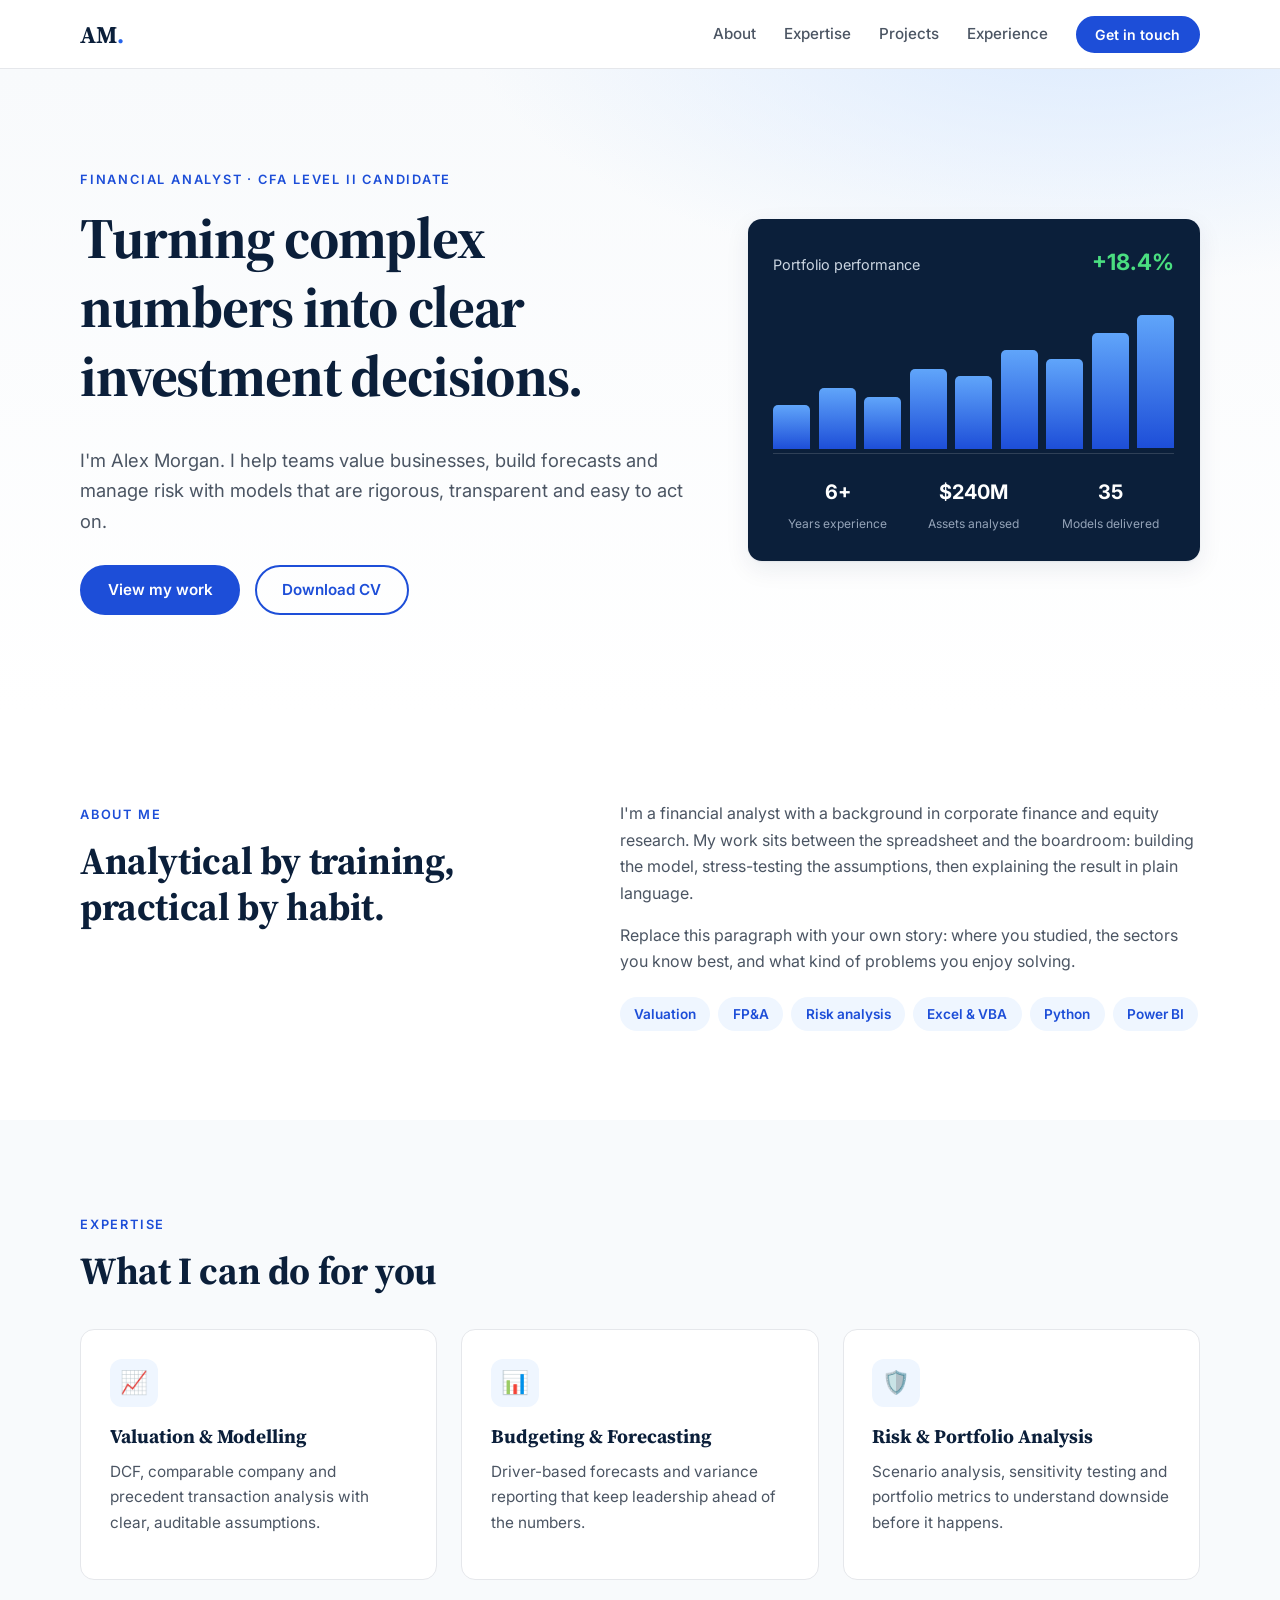
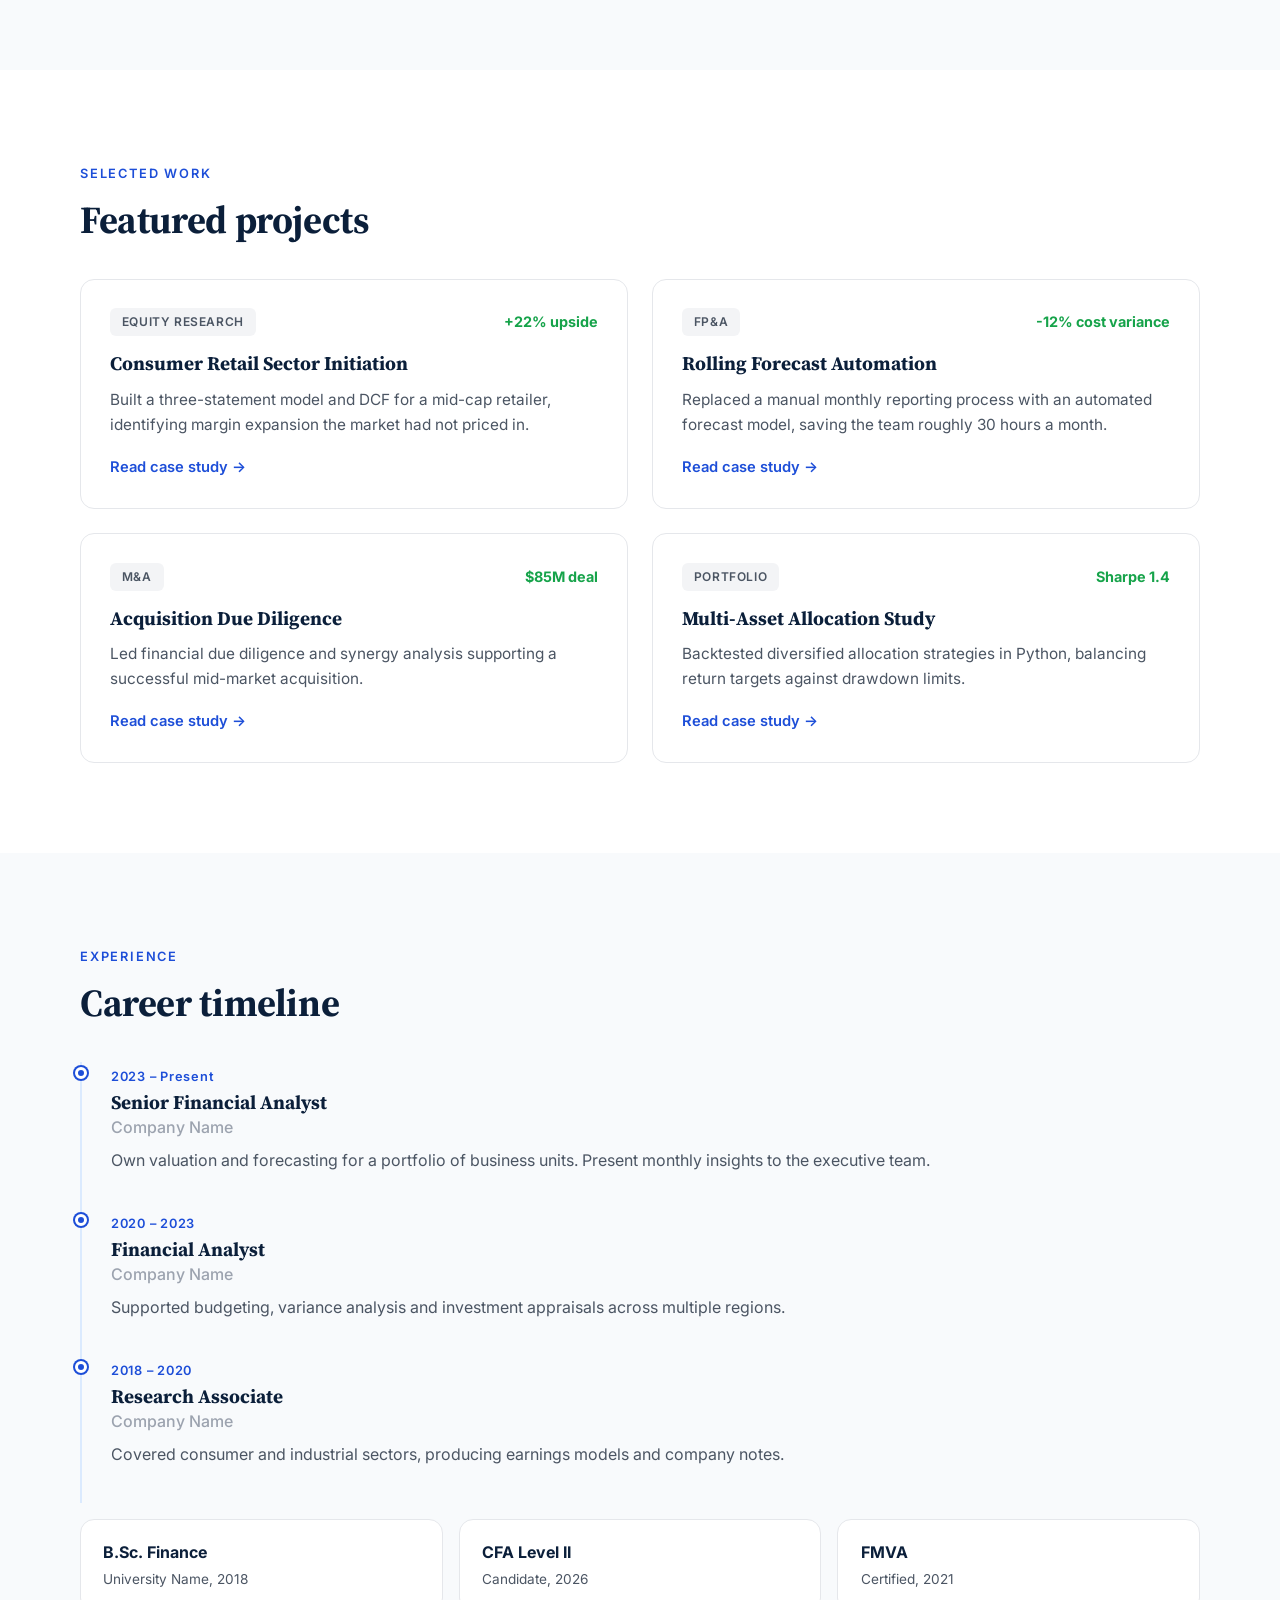
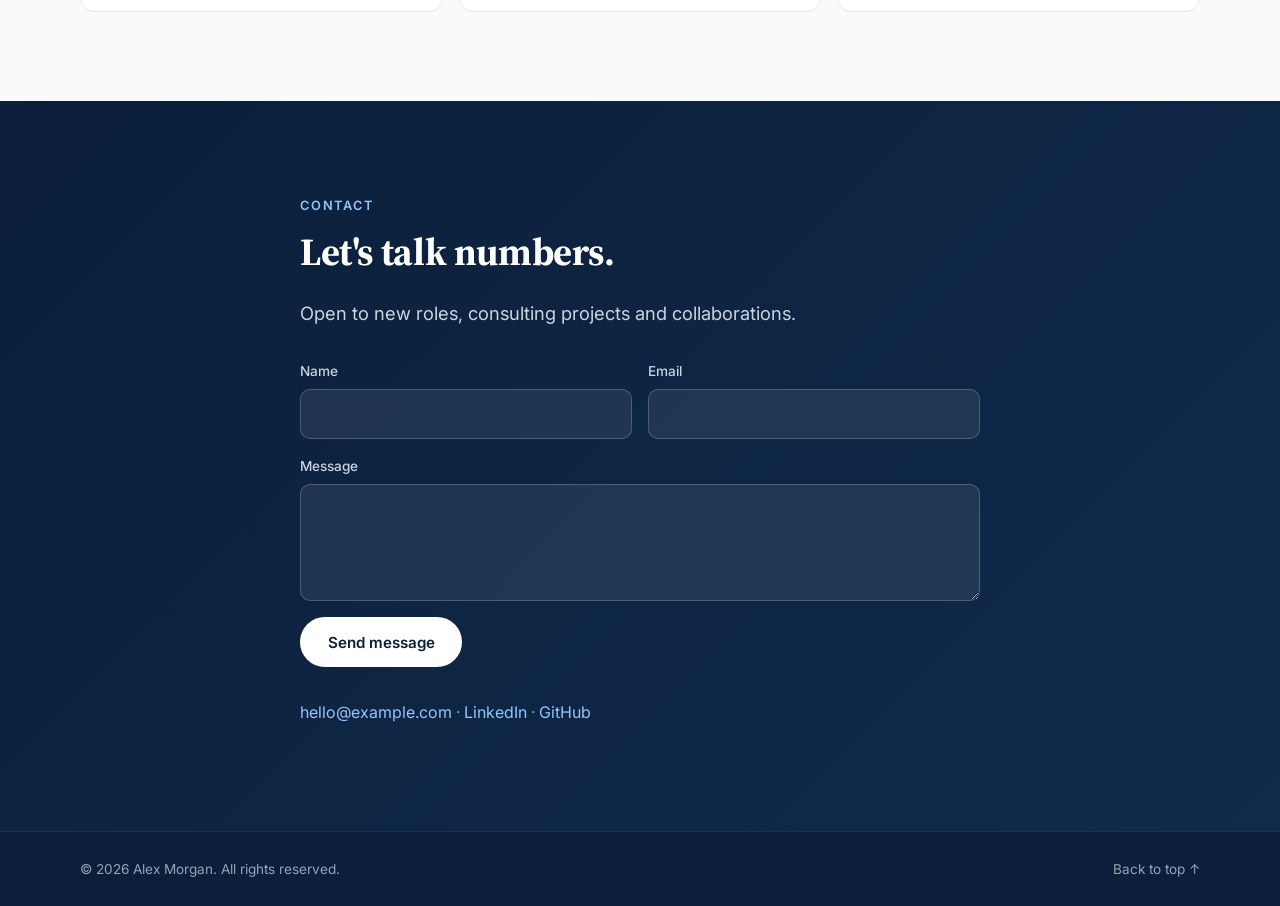
==== index.html @ cc0296a0 "Add files via upload" ====
<!DOCTYPE html>
<html lang="en">
<head>
  <meta charset="UTF-8" />
  <meta name="viewport" content="width=device-width, initial-scale=1" />
  <title>Alex Morgan | Financial Analyst</title>
  <meta name="description" content="Portfolio of Alex Morgan, financial analyst specialising in valuation, FP&A and investment research." />
  <link rel="icon" href="favicon.svg" type="image/svg+xml" />
  <link rel="preconnect" href="https://fonts.googleapis.com" />
  <link rel="preconnect" href="https://fonts.gstatic.com" crossorigin />
  <link href="https://fonts.googleapis.com/css2?family=Inter:wght@400;500;600;700&family=Source+Serif+4:wght@600;700&display=swap" rel="stylesheet" />
  <link rel="stylesheet" href="styles.css" />
</head>
<body>

  <!-- ============ HEADER / NAV ============ -->
  <header class="site-header">
    <div class="container nav">
      <a href="#top" class="logo">AM<span>.</span></a>

      <!-- CSS-only mobile menu toggle -->
      <input type="checkbox" id="nav-toggle" class="nav-toggle" aria-label="Toggle navigation" />
      <label for="nav-toggle" class="nav-burger" aria-hidden="true"><span></span></label>

      <nav class="nav-links" aria-label="Main">
        <a href="#about">About</a>
        <a href="#services">Expertise</a>
        <a href="#projects">Projects</a>
        <a href="#experience">Experience</a>
        <a href="#contact" class="btn btn-small">Get in touch</a>
      </nav>
    </div>
  </header>

  <main id="top">

    <!-- ============ HERO ============ -->
    <section class="hero">
      <div class="container hero-grid">
        <div class="hero-text">
          <p class="eyebrow">Financial Analyst &middot; CFA Level II Candidate</p>
          <h1>Turning complex numbers into clear investment decisions.</h1>
          <p class="lead">
            I'm Alex Morgan. I help teams value businesses, build forecasts and
            manage risk with models that are rigorous, transparent and easy to act on.
          </p>
          <div class="hero-actions">
            <a href="#projects" class="btn">View my work</a>
            <a href="resume.pdf" class="btn btn-outline">Download CV</a>
          </div>
        </div>

        <!-- Decorative CSS chart card -->
        <aside class="hero-card" aria-label="Career highlights">
          <div class="card-head">
            <span>Portfolio performance</span>
            <strong class="up">+18.4%</strong>
          </div>
          <div class="chart" role="img" aria-label="Rising bar chart">
            <i style="--h:30%"></i><i style="--h:42%"></i><i style="--h:36%"></i>
            <i style="--h:55%"></i><i style="--h:50%"></i><i style="--h:68%"></i>
            <i style="--h:62%"></i><i style="--h:80%"></i><i style="--h:92%"></i>
          </div>
          <div class="card-stats">
            <div><strong>6+</strong><span>Years experience</span></div>
            <div><strong>$240M</strong><span>Assets analysed</span></div>
            <div><strong>35</strong><span>Models delivered</span></div>
          </div>
        </aside>
      </div>
    </section>

    <!-- ============ ABOUT ============ -->
    <section id="about" class="section">
      <div class="container two-col">
        <div>
          <p class="eyebrow">About me</p>
          <h2>Analytical by training, practical by habit.</h2>
        </div>
        <div class="prose">
          <p>
            I'm a financial analyst with a background in corporate finance and
            equity research. My work sits between the spreadsheet and the
            boardroom: building the model, stress-testing the assumptions, then
            explaining the result in plain language.
          </p>
          <p>
            Replace this paragraph with your own story: where you studied, the
            sectors you know best, and what kind of problems you enjoy solving.
          </p>
          <ul class="tags">
            <li>Valuation</li><li>FP&amp;A</li><li>Risk analysis</li>
            <li>Excel &amp; VBA</li><li>Python</li><li>Power BI</li>
          </ul>
        </div>
      </div>
    </section>

    <!-- ============ SERVICES / EXPERTISE ============ -->
    <section id="services" class="section section-alt">
      <div class="container">
        <p class="eyebrow">Expertise</p>
        <h2>What I can do for you</h2>

        <div class="grid grid-3">
          <article class="card">
            <div class="icon">📈</div>
            <h3>Valuation &amp; Modelling</h3>
            <p>DCF, comparable company and precedent transaction analysis with clear, auditable assumptions.</p>
          </article>
          <article class="card">
            <div class="icon">📊</div>
            <h3>Budgeting &amp; Forecasting</h3>
            <p>Driver-based forecasts and variance reporting that keep leadership ahead of the numbers.</p>
          </article>
          <article class="card">
            <div class="icon">🛡️</div>
            <h3>Risk &amp; Portfolio Analysis</h3>
            <p>Scenario analysis, sensitivity testing and portfolio metrics to understand downside before it happens.</p>
          </article>
        </div>
      </div>
    </section>

    <!-- ============ PROJECTS ============ -->
    <section id="projects" class="section">
      <div class="container">
        <p class="eyebrow">Selected work</p>
        <h2>Featured projects</h2>

        <div class="grid grid-2">
          <article class="project">
            <div class="project-top">
              <span class="badge">Equity Research</span>
              <span class="metric">+22% upside</span>
            </div>
            <h3>Consumer Retail Sector Initiation</h3>
            <p>Built a three-statement model and DCF for a mid-cap retailer, identifying margin expansion the market had not priced in.</p>
            <a href="#" class="link">Read case study →</a>
          </article>

          <article class="project">
            <div class="project-top">
              <span class="badge">FP&amp;A</span>
              <span class="metric">-12% cost variance</span>
            </div>
            <h3>Rolling Forecast Automation</h3>
            <p>Replaced a manual monthly reporting process with an automated forecast model, saving the team roughly 30 hours a month.</p>
            <a href="#" class="link">Read case study →</a>
          </article>

          <article class="project">
            <div class="project-top">
              <span class="badge">M&amp;A</span>
              <span class="metric">$85M deal</span>
            </div>
            <h3>Acquisition Due Diligence</h3>
            <p>Led financial due diligence and synergy analysis supporting a successful mid-market acquisition.</p>
            <a href="#" class="link">Read case study →</a>
          </article>

          <article class="project">
            <div class="project-top">
              <span class="badge">Portfolio</span>
              <span class="metric">Sharpe 1.4</span>
            </div>
            <h3>Multi-Asset Allocation Study</h3>
            <p>Backtested diversified allocation strategies in Python, balancing return targets against drawdown limits.</p>
            <a href="#" class="link">Read case study →</a>
          </article>
        </div>
      </div>
    </section>

    <!-- ============ EXPERIENCE ============ -->
    <section id="experience" class="section section-alt">
      <div class="container">
        <p class="eyebrow">Experience</p>
        <h2>Career timeline</h2>

        <ol class="timeline">
          <li>
            <span class="when">2023 – Present</span>
            <h3>Senior Financial Analyst</h3>
            <p class="where">Company Name</p>
            <p>Own valuation and forecasting for a portfolio of business units. Present monthly insights to the executive team.</p>
          </li>
          <li>
            <span class="when">2020 – 2023</span>
            <h3>Financial Analyst</h3>
            <p class="where">Company Name</p>
            <p>Supported budgeting, variance analysis and investment appraisals across multiple regions.</p>
          </li>
          <li>
            <span class="when">2018 – 2020</span>
            <h3>Research Associate</h3>
            <p class="where">Company Name</p>
            <p>Covered consumer and industrial sectors, producing earnings models and company notes.</p>
          </li>
        </ol>

        <div class="credentials">
          <div><strong>B.Sc. Finance</strong><span>University Name, 2018</span></div>
          <div><strong>CFA Level II</strong><span>Candidate, 2026</span></div>
          <div><strong>FMVA</strong><span>Certified, 2021</span></div>
        </div>
      </div>
    </section>

    <!-- ============ CONTACT ============ -->
    <section id="contact" class="section contact">
      <div class="container contact-inner">
        <p class="eyebrow eyebrow-light">Contact</p>
        <h2>Let's talk numbers.</h2>
        <p class="lead">Open to new roles, consulting projects and collaborations.</p>

        <!--
          Netlify Forms: this form works automatically once deployed on Netlify.
          Submissions appear in your Netlify dashboard under "Forms".
        -->
        <form name="contact" method="POST" data-netlify="true" netlify-honeypot="bot-field" class="form">
          <input type="hidden" name="form-name" value="contact" />
          <p hidden><label>Don't fill this out: <input name="bot-field" /></label></p>

          <div class="form-row">
            <label>Name<input type="text" name="name" required /></label>
            <label>Email<input type="email" name="email" required /></label>
          </div>
          <label>Message<textarea name="message" rows="4" required></textarea></label>
          <button type="submit" class="btn btn-light">Send message</button>
        </form>

        <p class="contact-links">
          <a href="mailto:hello@example.com">hello@example.com</a> &middot;
          <a href="https://linkedin.com/" target="_blank" rel="noopener">LinkedIn</a> &middot;
          <a href="https://github.com/" target="_blank" rel="noopener">GitHub</a>
        </p>
      </div>
    </section>
  </main>

  <footer class="site-footer">
    <div class="container">
      <p>&copy; 2026 Alex Morgan. All rights reserved.</p>
      <a href="#top">Back to top ↑</a>
    </div>
  </footer>

</body>
</html>
---- styles.css ----
/* ==========================================================
   Finance Portfolio Template
   Palette: navy / blue / grey / white
   Edit the variables below to re-theme the whole site.
   ========================================================== */

:root {
  --navy-900: #0b1f3a;
  --navy-800: #102a4c;
  --blue-600: #1d4ed8;
  --blue-500: #2563eb;
  --blue-100: #dbeafe;
  --blue-50:  #eff6ff;
  --grey-900: #1f2937;
  --grey-600: #4b5563;
  --grey-400: #9ca3af;
  --grey-200: #e5e7eb;
  --grey-100: #f3f4f6;
  --grey-50:  #f8fafc;
  --white:    #ffffff;
  --green:    #16a34a;

  --font-sans: "Inter", system-ui, -apple-system, "Segoe UI", Roboto, sans-serif;
  --font-serif: "Source Serif 4", Georgia, "Times New Roman", serif;

  --radius: 14px;
  --shadow: 0 1px 2px rgba(16, 42, 76, .06), 0 8px 24px rgba(16, 42, 76, .08);
  --max: 1120px;
}

/* ---------- Reset / base ---------- */
*,
*::before,
*::after { box-sizing: border-box; }

html { scroll-behavior: smooth; scroll-padding-top: 80px; }

body {
  margin: 0;
  font-family: var(--font-sans);
  color: var(--grey-900);
  background: var(--white);
  line-height: 1.65;
  -webkit-font-smoothing: antialiased;
}

img, svg { max-width: 100%; display: block; }
a { color: var(--blue-600); text-decoration: none; }
a:hover { text-decoration: underline; }

h1, h2, h3 {
  font-family: var(--font-serif);
  color: var(--navy-900);
  line-height: 1.2;
  margin: 0 0 .6em;
}
h1 { font-size: clamp(2.2rem, 5vw, 3.6rem); letter-spacing: -.02em; }
h2 { font-size: clamp(1.7rem, 3.4vw, 2.4rem); letter-spacing: -.01em; }
h3 { font-size: 1.2rem; }
p  { margin: 0 0 1em; }

.container {
  width: min(100% - 2.5rem, var(--max));
  margin-inline: auto;
}

.eyebrow {
  display: inline-block;
  margin-bottom: .8rem;
  font-size: .8rem;
  font-weight: 600;
  letter-spacing: .14em;
  text-transform: uppercase;
  color: var(--blue-600);
}
.eyebrow-light { color: #93c5fd; }

.lead { font-size: 1.15rem; color: var(--grey-600); max-width: 34em; }

/* ---------- Buttons ---------- */
.btn {
  display: inline-block;
  padding: .85rem 1.6rem;
  border-radius: 999px;
  background: var(--blue-600);
  color: var(--white);
  font: 600 .95rem var(--font-sans);
  border: 2px solid var(--blue-600);
  cursor: pointer;
  transition: background .2s, transform .2s, box-shadow .2s;
}
.btn:hover {
  background: var(--blue-500);
  border-color: var(--blue-500);
  text-decoration: none;
  transform: translateY(-2px);
  box-shadow: 0 8px 20px rgba(37, 99, 235, .3);
}
.btn-outline { background: transparent; color: var(--blue-600); }
.btn-outline:hover { background: var(--blue-50); color: var(--blue-600); box-shadow: none; }
.btn-small { padding: .5rem 1.1rem; font-size: .88rem; }
.btn-light { background: var(--white); color: var(--navy-900); border-color: var(--white); }
.btn-light:hover { background: var(--blue-100); border-color: var(--blue-100); box-shadow: none; }

/* ---------- Header / nav ---------- */
.site-header {
  position: sticky;
  top: 0;
  z-index: 50;
  background: rgba(255, 255, 255, .9);
  backdrop-filter: blur(10px);
  border-bottom: 1px solid var(--grey-200);
}
.nav {
  display: flex;
  align-items: center;
  justify-content: space-between;
  min-height: 68px;
}
.logo {
  font: 700 1.5rem var(--font-serif);
  color: var(--navy-900);
}
.logo span { color: var(--blue-500); }
.logo:hover { text-decoration: none; }

.nav-links { display: flex; align-items: center; gap: 1.75rem; }
.nav-links a:not(.btn) { color: var(--grey-600); font-weight: 500; font-size: .95rem; }
.nav-links a:not(.btn):hover { color: var(--blue-600); text-decoration: none; }

.nav-toggle, .nav-burger { display: none; }

/* ---------- Hero ---------- */
.hero {
  padding: clamp(3rem, 8vw, 6rem) 0;
  background:
    radial-gradient(900px 400px at 85% -10%, var(--blue-100), transparent 70%),
    linear-gradient(180deg, var(--grey-50), var(--white));
}
.hero-grid {
  display: grid;
  grid-template-columns: 1.15fr .85fr;
  gap: 3.5rem;
  align-items: center;
}
.hero-actions { display: flex; flex-wrap: wrap; gap: .9rem; margin-top: 1.8rem; }

.hero-card {
  background: var(--navy-900);
  color: var(--white);
  border-radius: var(--radius);
  padding: 1.6rem;
  box-shadow: var(--shadow);
}
.card-head {
  display: flex;
  justify-content: space-between;
  align-items: baseline;
  font-size: .9rem;
  color: #cbd5e1;
}
.card-head .up { color: #4ade80; font-size: 1.4rem; }

.chart {
  display: flex;
  align-items: flex-end;
  gap: 8px;
  height: 150px;
  margin: 1.4rem 0;
  padding-bottom: 4px;
  border-bottom: 1px solid rgba(255, 255, 255, .15);
}
.chart i {
  flex: 1;
  height: var(--h);
  border-radius: 5px 5px 0 0;
  background: linear-gradient(180deg, #60a5fa, var(--blue-600));
  transform-origin: bottom;
  animation: grow .9s ease-out both;
}
.chart i:nth-child(2) { animation-delay: .05s; }
.chart i:nth-child(3) { animation-delay: .1s; }
.chart i:nth-child(4) { animation-delay: .15s; }
.chart i:nth-child(5) { animation-delay: .2s; }
.chart i:nth-child(6) { animation-delay: .25s; }
.chart i:nth-child(7) { animation-delay: .3s; }
.chart i:nth-child(8) { animation-delay: .35s; }
.chart i:nth-child(9) { animation-delay: .4s; }
@keyframes grow { from { transform: scaleY(0); } to { transform: scaleY(1); } }

.card-stats { display: grid; grid-template-columns: repeat(3, 1fr); gap: .5rem; text-align: center; }
.card-stats strong { display: block; font-size: 1.25rem; }
.card-stats span { font-size: .75rem; color: #94a3b8; }

/* ---------- Sections ---------- */
.section { padding: clamp(3.5rem, 7vw, 6rem) 0; }
.section-alt { background: var(--grey-50); }

.two-col { display: grid; grid-template-columns: 1fr 1.2fr; gap: 3.5rem; align-items: start; }
.prose p { color: var(--grey-600); }

.tags { display: flex; flex-wrap: wrap; gap: .5rem; list-style: none; padding: 0; margin: 1.4rem 0 0; }
.tags li {
  padding: .35rem .9rem;
  border-radius: 999px;
  background: var(--blue-50);
  color: var(--blue-600);
  font-size: .85rem;
  font-weight: 600;
}

/* ---------- Cards ---------- */
.grid { display: grid; gap: 1.5rem; margin-top: 2.2rem; }
.grid-3 { grid-template-columns: repeat(3, 1fr); }
.grid-2 { grid-template-columns: repeat(2, 1fr); }

.card, .project {
  background: var(--white);
  border: 1px solid var(--grey-200);
  border-radius: var(--radius);
  padding: 1.8rem;
  transition: transform .25s, box-shadow .25s, border-color .25s;
}
.card:hover, .project:hover {
  transform: translateY(-4px);
  box-shadow: var(--shadow);
  border-color: var(--blue-100);
}
.card p, .project p { color: var(--grey-600); font-size: .96rem; }

.icon {
  display: grid;
  place-items: center;
  width: 48px;
  height: 48px;
  margin-bottom: 1.1rem;
  border-radius: 12px;
  background: var(--blue-50);
  font-size: 1.4rem;
}

.project-top { display: flex; justify-content: space-between; align-items: center; margin-bottom: 1rem; }
.badge {
  padding: .25rem .75rem;
  border-radius: 6px;
  background: var(--grey-100);
  color: var(--grey-600);
  font-size: .75rem;
  font-weight: 600;
  letter-spacing: .05em;
  text-transform: uppercase;
}
.metric { color: var(--green); font-weight: 700; font-size: .9rem; }
.link { font-weight: 600; font-size: .92rem; }

/* ---------- Timeline ---------- */
.timeline {
  list-style: none;
  margin: 2.2rem 0 0;
  padding: 0 0 0 1.8rem;
  border-left: 2px solid var(--blue-100);
}
.timeline li { position: relative; padding-bottom: 2.2rem; }
.timeline li::before {
  content: "";
  position: absolute;
  left: calc(-1.8rem - 7px);
  top: .35rem;
  width: 12px;
  height: 12px;
  border-radius: 50%;
  background: var(--blue-600);
  border: 3px solid var(--white);
  box-shadow: 0 0 0 2px var(--blue-600);
}
.timeline .when { font-size: .8rem; font-weight: 600; color: var(--blue-600); letter-spacing: .06em; }
.timeline h3 { margin: .2rem 0 0; }
.timeline .where { color: var(--grey-400); font-weight: 500; margin-bottom: .4rem; }
.timeline p:last-child { color: var(--grey-600); margin-bottom: 0; }

.credentials { display: grid; grid-template-columns: repeat(3, 1fr); gap: 1rem; margin-top: 1rem; }
.credentials div {
  padding: 1.2rem 1.4rem;
  background: var(--white);
  border: 1px solid var(--grey-200);
  border-radius: var(--radius);
}
.credentials strong { display: block; color: var(--navy-900); }
.credentials span { font-size: .85rem; color: var(--grey-600); }

/* ---------- Contact ---------- */
.contact {
  background: linear-gradient(135deg, var(--navy-900), var(--navy-800));
  color: var(--white);
}
.contact h2 { color: var(--white); }
.contact .lead { color: #cbd5e1; }
.contact-inner { max-width: 680px; }

.form { margin-top: 2rem; display: grid; gap: 1rem; }
.form-row { display: grid; grid-template-columns: 1fr 1fr; gap: 1rem; }
.form label { display: grid; gap: .4rem; font-size: .85rem; font-weight: 500; color: #cbd5e1; }
.form input,
.form textarea {
  width: 100%;
  padding: .8rem 1rem;
  border-radius: 10px;
  border: 1px solid rgba(255, 255, 255, .2);
  background: rgba(255, 255, 255, .08);
  color: var(--white);
  font: inherit;
}
.form input:focus,
.form textarea:focus { outline: 2px solid #60a5fa; outline-offset: 1px; }
.form button { justify-self: start; }

.contact-links { margin-top: 2rem; color: #94a3b8; }
.contact-links a { color: #93c5fd; }

/* ---------- Footer ---------- */
.site-footer { padding: 1.6rem 0; background: var(--navy-900); border-top: 1px solid rgba(255, 255, 255, .08); }
.site-footer .container { display: flex; justify-content: space-between; flex-wrap: wrap; gap: .5rem; }
.site-footer p, .site-footer a { margin: 0; font-size: .85rem; color: #94a3b8; }

/* ---------- Responsive ---------- */
@media (max-width: 900px) {
  .hero-grid, .two-col { grid-template-columns: 1fr; gap: 2.2rem; }
  .grid-3 { grid-template-columns: 1fr 1fr; }
  .credentials { grid-template-columns: 1fr; }
}

@media (max-width: 720px) {
  .grid-3, .grid-2, .form-row { grid-template-columns: 1fr; }

  .nav-burger {
    display: block;
    width: 28px;
    padding: 10px 0;
    cursor: pointer;
  }
  .nav-burger span,
  .nav-burger span::before,
  .nav-burger span::after {
    display: block;
    height: 2px;
    background: var(--navy-900);
    border-radius: 2px;
    transition: transform .25s, background .25s;
  }
  .nav-burger span { position: relative; }
  .nav-burger span::before,
  .nav-burger span::after { content: ""; position: absolute; left: 0; width: 100%; }
  .nav-burger span::before { top: -7px; }
  .nav-burger span::after  { top: 7px; }

  .nav-links {
    display: none;
    position: absolute;
    top: 68px;
    left: 0;
    right: 0;
    flex-direction: column;
    align-items: flex-start;
    gap: 1.1rem;
    padding: 1.4rem 1.25rem 1.6rem;
    background: var(--white);
    border-bottom: 1px solid var(--grey-200);
    box-shadow: var(--shadow);
  }
  .nav-toggle:checked ~ .nav-links { display: flex; }
  .nav-toggle:checked ~ .nav-burger span { background: transparent; }
  .nav-toggle:checked ~ .nav-burger span::before { top: 0; transform: rotate(45deg); }
  .nav-toggle:checked ~ .nav-burger span::after  { top: 0; transform: rotate(-45deg); }
}

@media (prefers-reduced-motion: reduce) {
  html { scroll-behavior: auto; }
  *, *::before, *::after { animation: none !important; transition: none !important; }
}
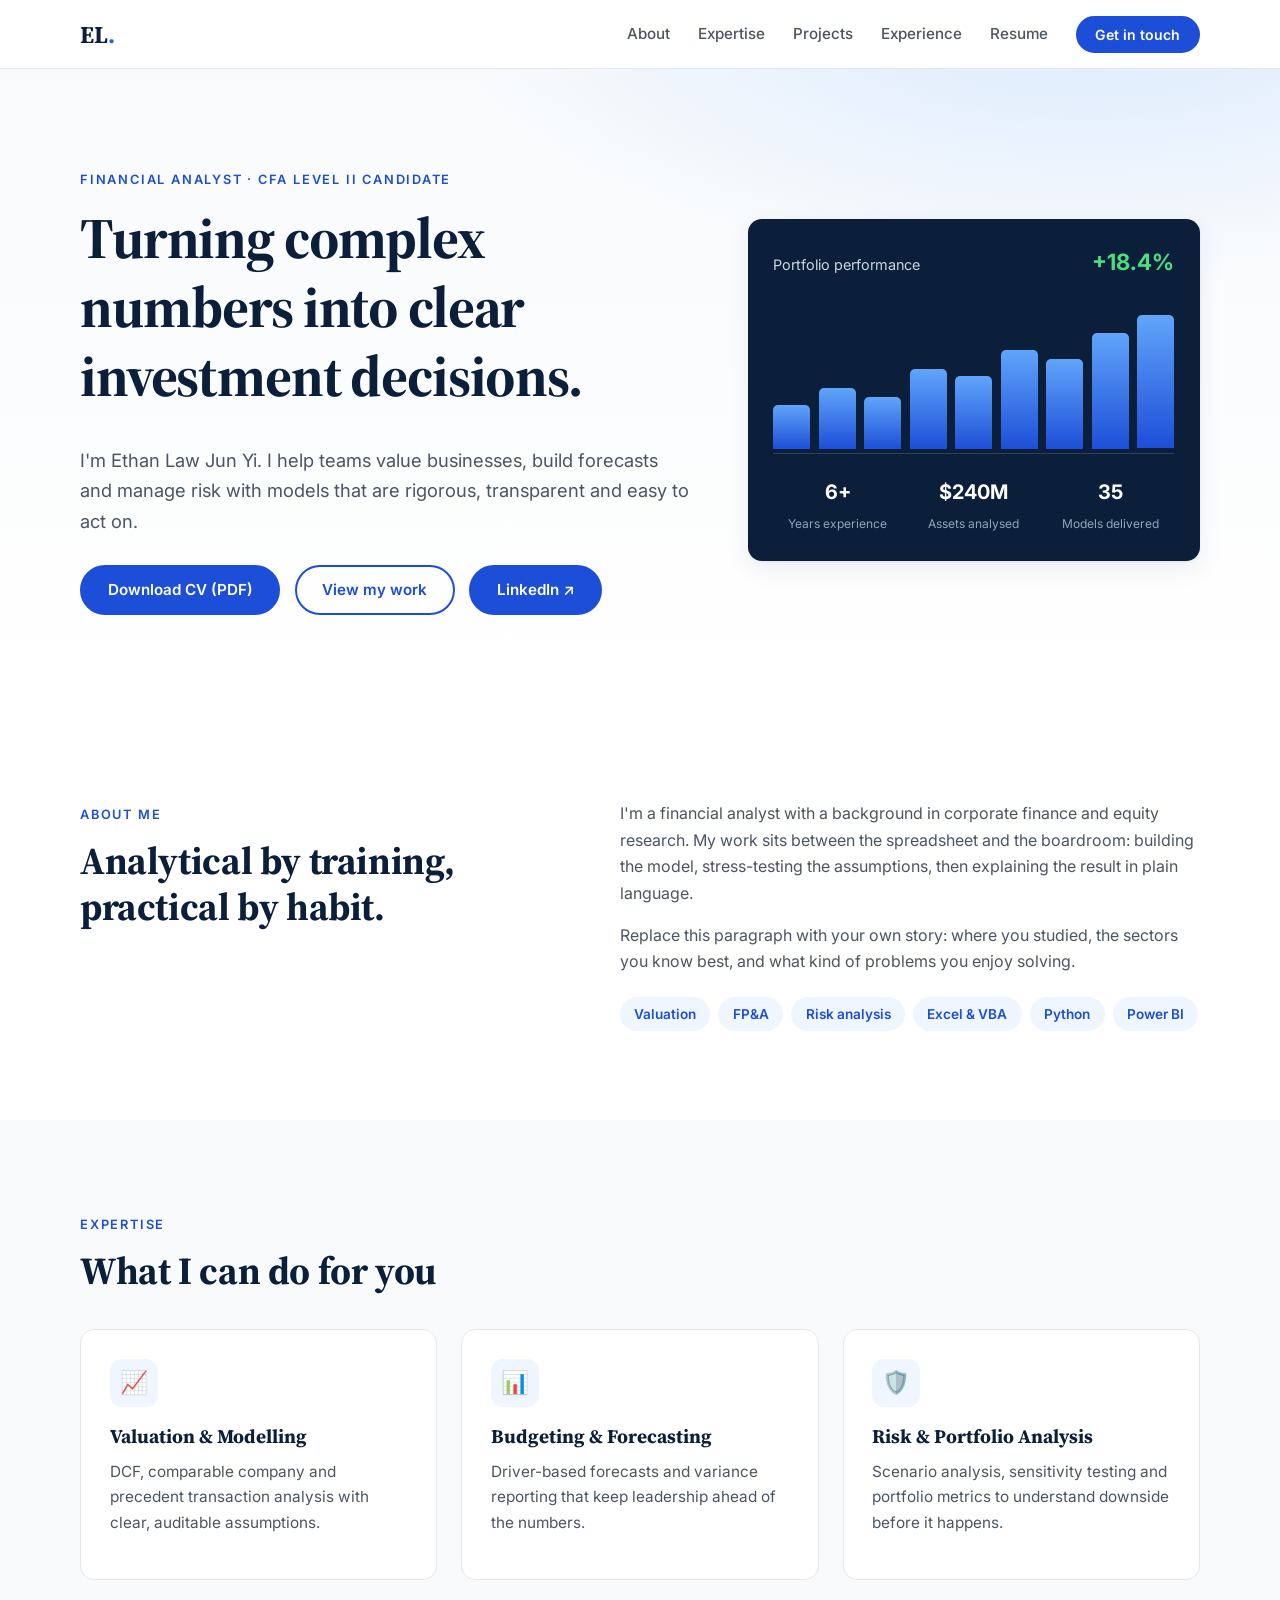
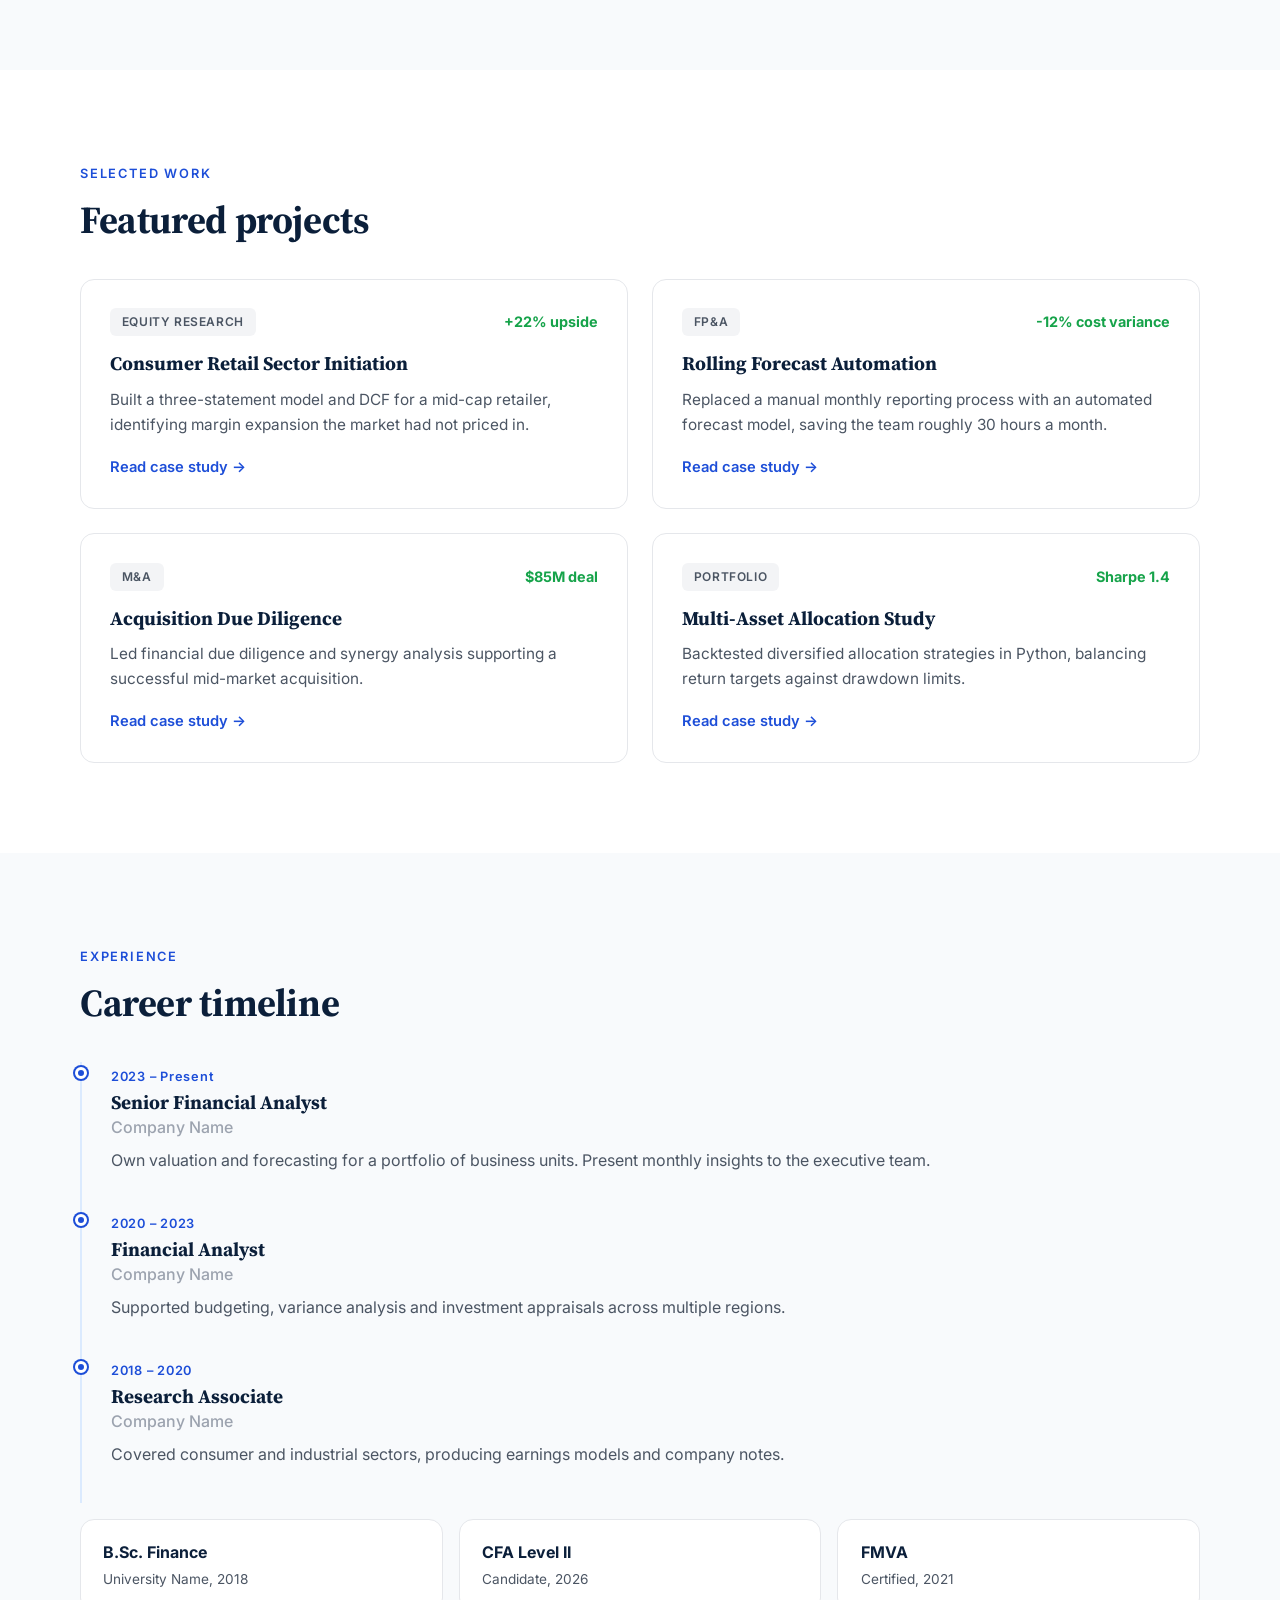
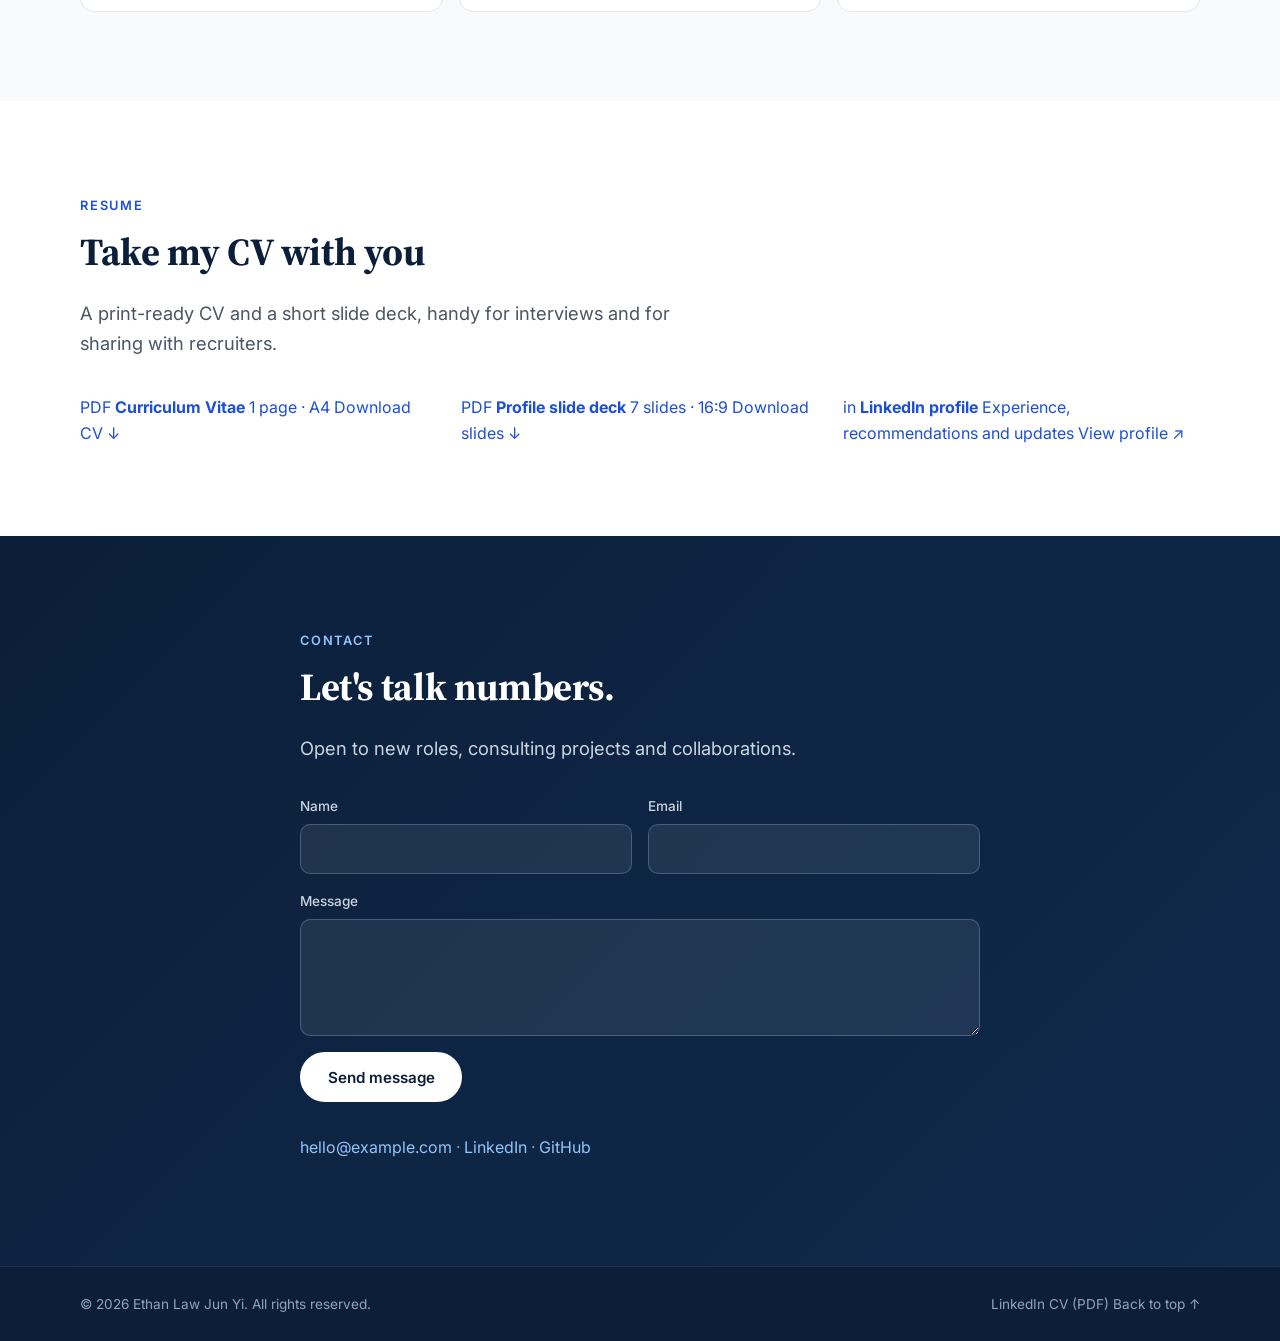
==== commit 85fdafd8: "Add files via upload" ====
--- a/index.html
+++ b/index.html
@@ -3,8 +3,8 @@
 <head>
   <meta charset="UTF-8" />
   <meta name="viewport" content="width=device-width, initial-scale=1" />
-  <title>Alex Morgan | Financial Analyst</title>
-  <meta name="description" content="Portfolio of Alex Morgan, financial analyst specialising in valuation, FP&A and investment research." />
+  <title>Ethan Law Jun Yi | Financial Analyst</title>
+  <meta name="description" content="Portfolio and CV of Ethan Law Jun Yi, financial analyst specialising in valuation, FP&A and investment research." />
   <link rel="icon" href="favicon.svg" type="image/svg+xml" />
   <link rel="preconnect" href="https://fonts.googleapis.com" />
   <link rel="preconnect" href="https://fonts.gstatic.com" crossorigin />
@@ -16,7 +16,7 @@
   <!-- ============ HEADER / NAV ============ -->
   <header class="site-header">
     <div class="container nav">
-      <a href="#top" class="logo">AM<span>.</span></a>
+      <a href="#top" class="logo" aria-label="Ethan Law Jun Yi, home">EL<span>.</span></a>
 
       <!-- CSS-only mobile menu toggle -->
       <input type="checkbox" id="nav-toggle" class="nav-toggle" aria-label="Toggle navigation" />
@@ -27,6 +27,7 @@
         <a href="#services">Expertise</a>
         <a href="#projects">Projects</a>
         <a href="#experience">Experience</a>
+        <a href="#resume">Resume</a>
         <a href="#contact" class="btn btn-small">Get in touch</a>
       </nav>
     </div>
@@ -41,12 +42,13 @@
           <p class="eyebrow">Financial Analyst &middot; CFA Level II Candidate</p>
           <h1>Turning complex numbers into clear investment decisions.</h1>
           <p class="lead">
-            I'm Alex Morgan. I help teams value businesses, build forecasts and
+            I'm Ethan Law Jun Yi. I help teams value businesses, build forecasts and
             manage risk with models that are rigorous, transparent and easy to act on.
           </p>
           <div class="hero-actions">
-            <a href="#projects" class="btn">View my work</a>
-            <a href="resume.pdf" class="btn btn-outline">Download CV</a>
+            <a href="downloads/Ethan-Law-Jun-Yi-CV.pdf" class="btn" download>Download CV (PDF)</a>
+            <a href="#projects" class="btn btn-outline">View my work</a>
+            <a href="https://www.linkedin.com/in/ethanlawjunyi/" class="btn btn-ghost" target="_blank" rel="noopener">LinkedIn ↗</a>
           </div>
         </div>
 
@@ -207,6 +209,36 @@
       </div>
     </section>
 
+    <!-- ============ RESUME DOWNLOADS ============ -->
+    <section id="resume" class="section">
+      <div class="container">
+        <p class="eyebrow">Resume</p>
+        <h2>Take my CV with you</h2>
+        <p class="lead">A print-ready CV and a short slide deck, handy for interviews and for sharing with recruiters.</p>
+
+        <div class="grid grid-3 downloads">
+          <a class="dl-card" href="downloads/Ethan-Law-Jun-Yi-CV.pdf" download>
+            <span class="dl-icon">PDF</span>
+            <strong>Curriculum Vitae</strong>
+            <span class="dl-meta">1 page &middot; A4</span>
+            <span class="dl-cta">Download CV ↓</span>
+          </a>
+          <a class="dl-card" href="downloads/Ethan-Law-Jun-Yi-Slides.pdf" download>
+            <span class="dl-icon">PDF</span>
+            <strong>Profile slide deck</strong>
+            <span class="dl-meta">7 slides &middot; 16:9</span>
+            <span class="dl-cta">Download slides ↓</span>
+          </a>
+          <a class="dl-card" href="https://www.linkedin.com/in/ethanlawjunyi/" target="_blank" rel="noopener">
+            <span class="dl-icon dl-icon-in">in</span>
+            <strong>LinkedIn profile</strong>
+            <span class="dl-meta">Experience, recommendations and updates</span>
+            <span class="dl-cta">View profile ↗</span>
+          </a>
+        </div>
+      </div>
+    </section>
+
     <!-- ============ CONTACT ============ -->
     <section id="contact" class="section contact">
       <div class="container contact-inner">
@@ -232,7 +264,7 @@
 
         <p class="contact-links">
           <a href="mailto:hello@example.com">hello@example.com</a> &middot;
-          <a href="https://linkedin.com/" target="_blank" rel="noopener">LinkedIn</a> &middot;
+          <a href="https://www.linkedin.com/in/ethanlawjunyi/" target="_blank" rel="noopener">LinkedIn</a> &middot;
           <a href="https://github.com/" target="_blank" rel="noopener">GitHub</a>
         </p>
       </div>
@@ -241,8 +273,12 @@
 
   <footer class="site-footer">
     <div class="container">
-      <p>&copy; 2026 Alex Morgan. All rights reserved.</p>
-      <a href="#top">Back to top ↑</a>
+      <p>&copy; 2026 Ethan Law Jun Yi. All rights reserved.</p>
+      <p class="footer-links">
+        <a href="https://www.linkedin.com/in/ethanlawjunyi/" target="_blank" rel="noopener">LinkedIn</a>
+        <a href="downloads/Ethan-Law-Jun-Yi-CV.pdf" download>CV (PDF)</a>
+        <a href="#top">Back to top ↑</a>
+      </p>
     </div>
   </footer>
 
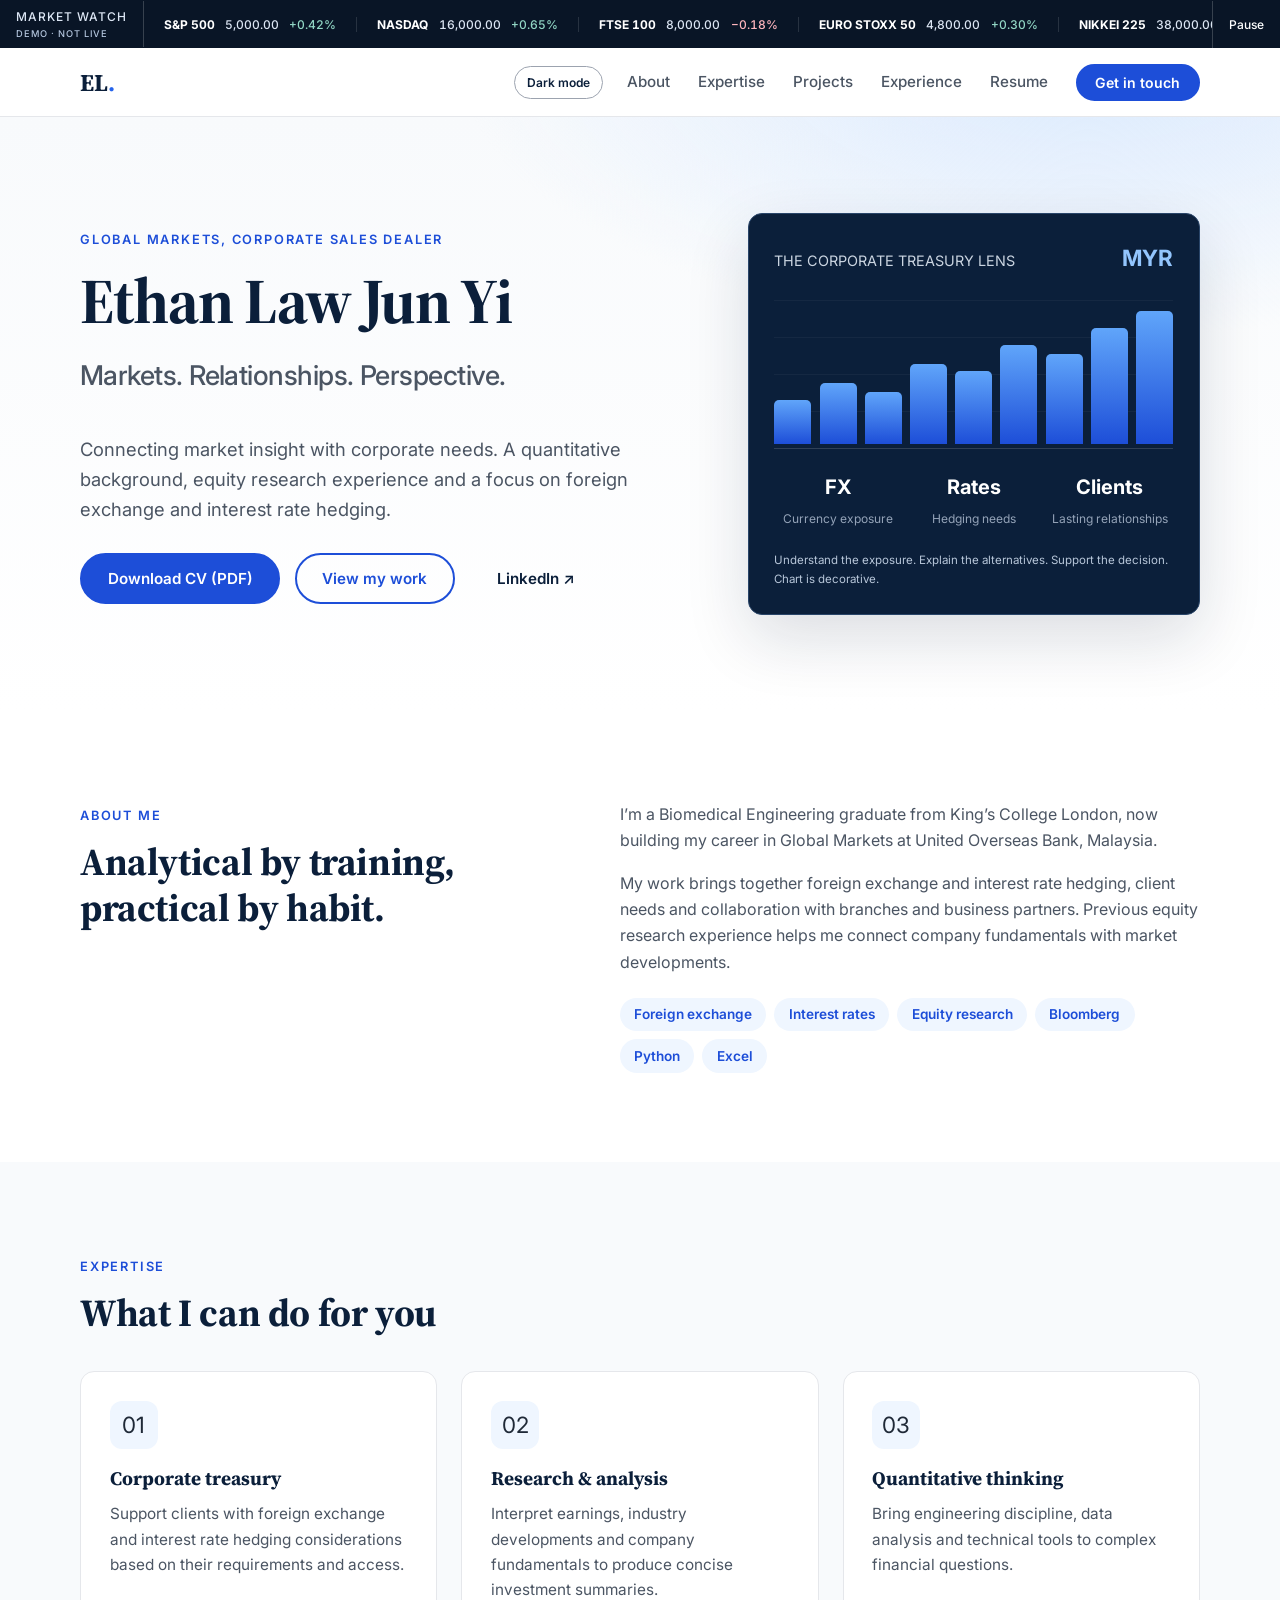
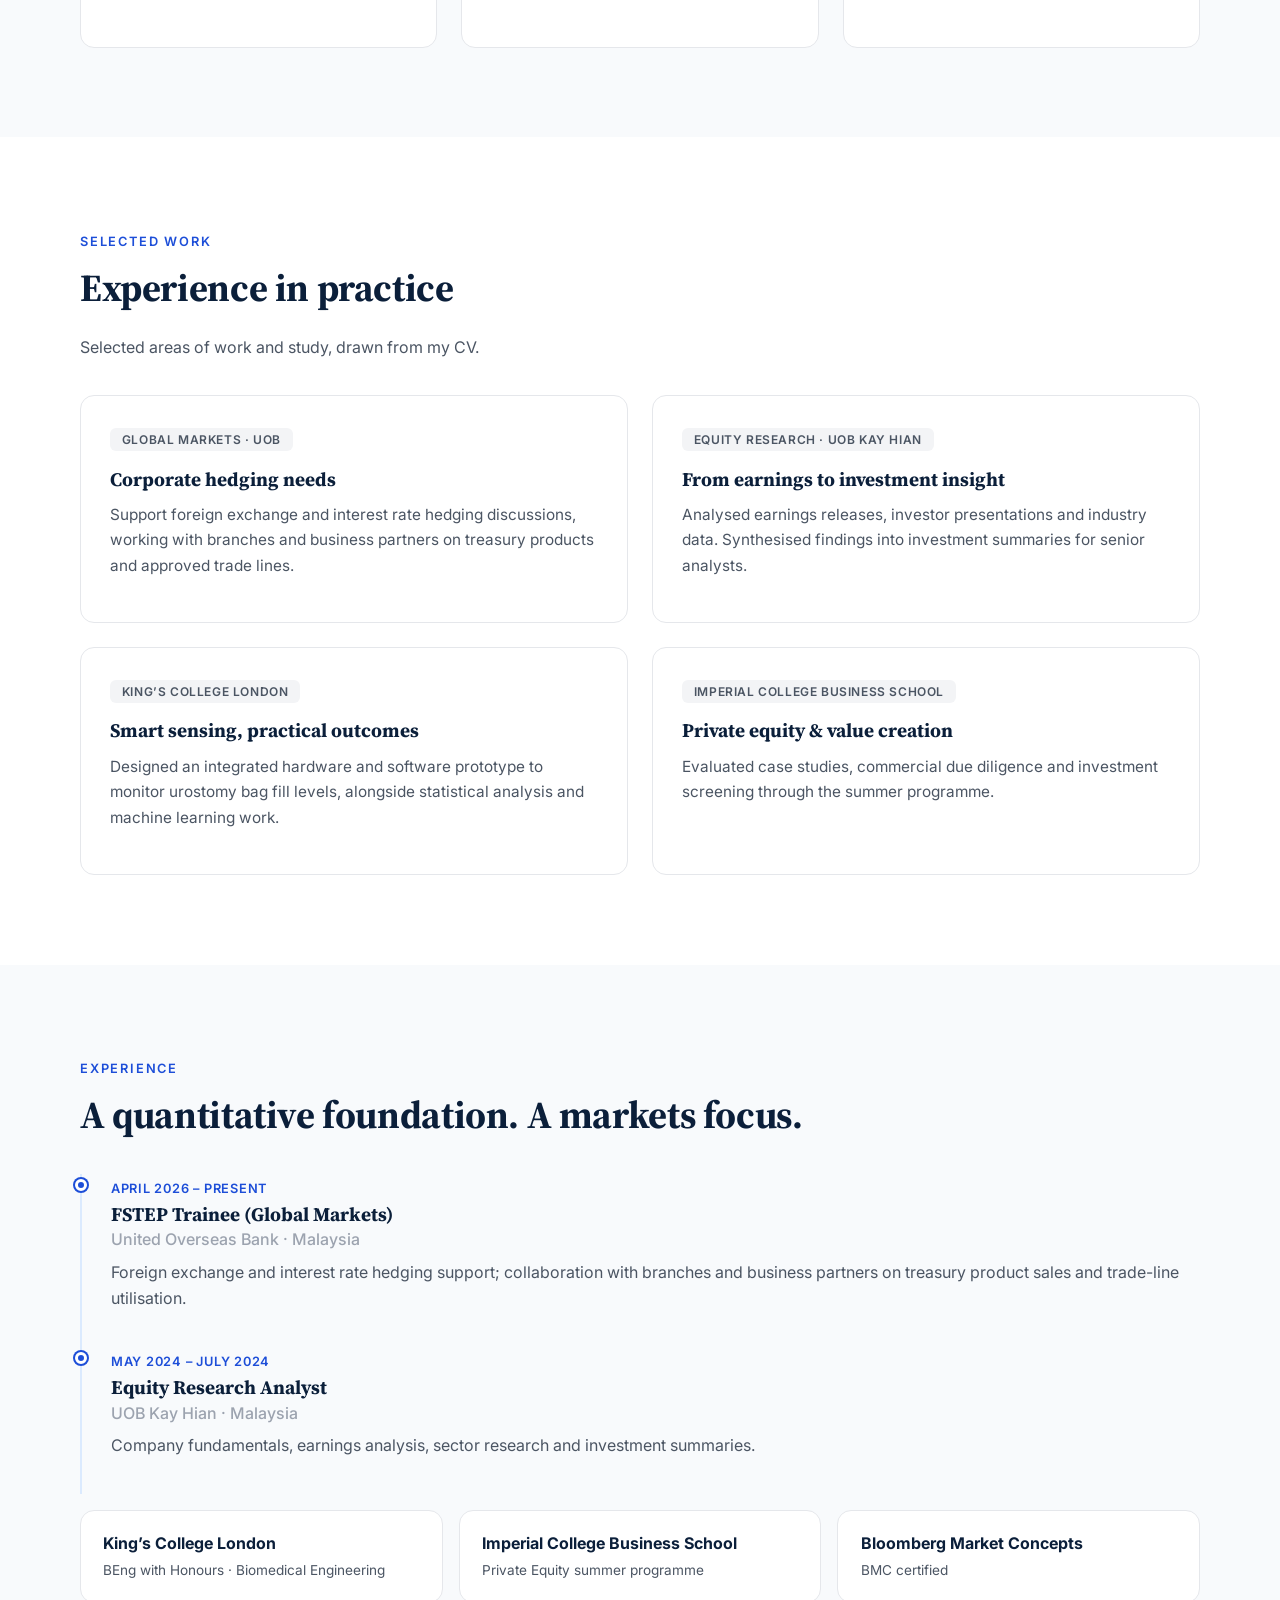
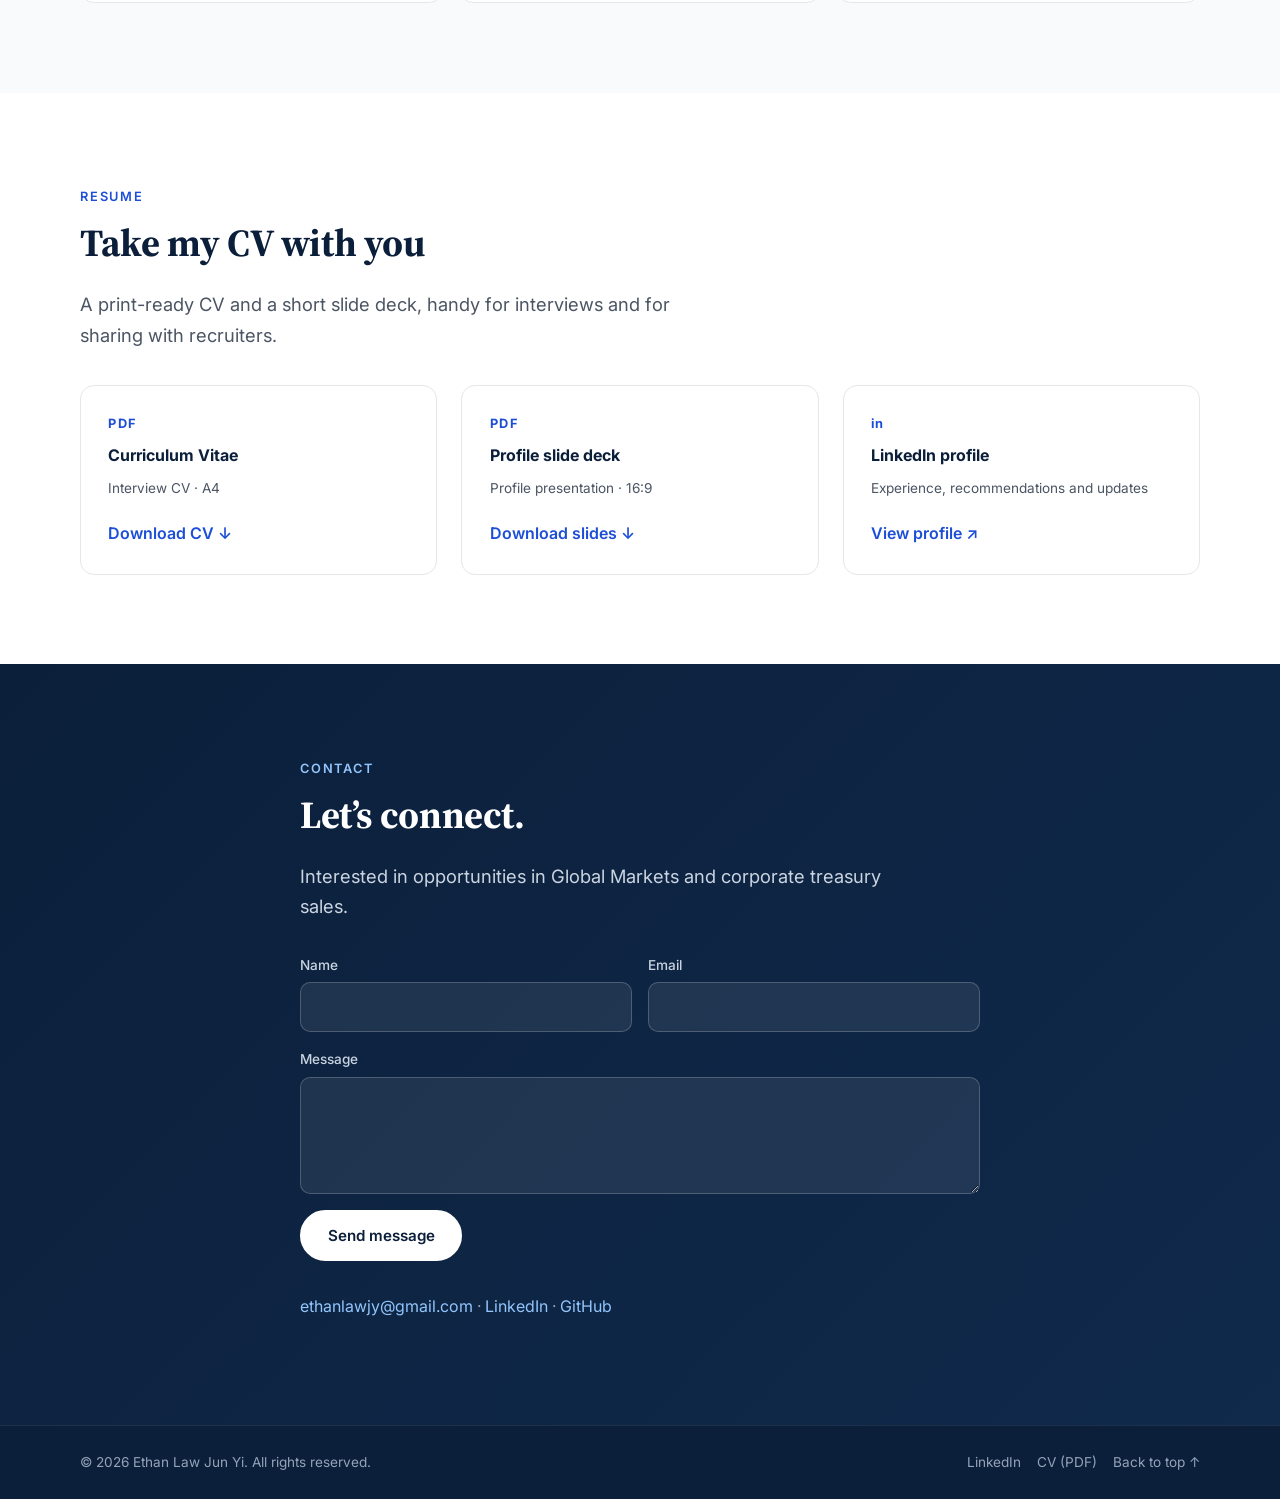
==== commit 96a6768b: "Build Global Markets portfolio with themes, market ticker and interview PDFs" ====
--- a/index.html
+++ b/index.html
@@ -3,8 +3,8 @@
 <head>
   <meta charset="UTF-8" />
   <meta name="viewport" content="width=device-width, initial-scale=1" />
-  <title>Ethan Law Jun Yi | Financial Analyst</title>
-  <meta name="description" content="Portfolio and CV of Ethan Law Jun Yi, financial analyst specialising in valuation, FP&A and investment research." />
+  <title>Ethan Law Jun Yi | Global Markets, Corporate Sales Dealer</title>
+  <meta name="description" content="Portfolio and CV of Ethan Law Jun Yi, Global Markets, Corporate Sales Dealer profile with treasury, equity research and quantitative analysis experience." />
   <link rel="icon" href="favicon.svg" type="image/svg+xml" />
   <link rel="preconnect" href="https://fonts.googleapis.com" />
   <link rel="preconnect" href="https://fonts.gstatic.com" crossorigin />
@@ -12,6 +12,8 @@
   <link rel="stylesheet" href="styles.css" />
 </head>
 <body>
+  <div class="market-bar" aria-label="Illustrative market quotes"><span class="market-label">MARKET WATCH <small>DEMO · NOT LIVE</small></span><div class="ticker-window"><div class="ticker-track" id="ticker-track"></div></div><button id="ticker-pause" type="button" aria-pressed="false">Pause</button></div>
+  <a class="skip-link" href="#top">Skip to content</a>
 
   <!-- ============ HEADER / NAV ============ -->
   <header class="site-header">
@@ -20,8 +22,9 @@
 
       <!-- CSS-only mobile menu toggle -->
       <input type="checkbox" id="nav-toggle" class="nav-toggle" aria-label="Toggle navigation" />
-      <label for="nav-toggle" class="nav-burger" aria-hidden="true"><span></span></label>
+      <label for="nav-toggle" class="nav-burger"><span class="sr-only">Menu</span><span></span></label>
 
+      <button class="theme-toggle" id="theme-toggle" type="button" aria-pressed="false">Dark mode</button>
       <nav class="nav-links" aria-label="Main">
         <a href="#about">About</a>
         <a href="#services">Expertise</a>
@@ -39,35 +42,21 @@
     <section class="hero">
       <div class="container hero-grid">
         <div class="hero-text">
-          <p class="eyebrow">Financial Analyst &middot; CFA Level II Candidate</p>
-          <h1>Turning complex numbers into clear investment decisions.</h1>
-          <p class="lead">
-            I'm Ethan Law Jun Yi. I help teams value businesses, build forecasts and
-            manage risk with models that are rigorous, transparent and easy to act on.
-          </p>
+          <p class="eyebrow">Global Markets, Corporate Sales Dealer</p>
+          <h1>Ethan Law Jun Yi<span class="hero-accent">Markets. Relationships. Perspective.</span></h1>
+          <p class="lead">Connecting market insight with corporate needs. A quantitative background, equity research experience and a focus on foreign exchange and interest rate hedging.</p>
           <div class="hero-actions">
-            <a href="downloads/Ethan-Law-Jun-Yi-CV.pdf" class="btn" download>Download CV (PDF)</a>
+            <a href="Ethan-Law-Jun-Yi-CV.pdf" class="btn" download>Download CV (PDF)</a>
             <a href="#projects" class="btn btn-outline">View my work</a>
             <a href="https://www.linkedin.com/in/ethanlawjunyi/" class="btn btn-ghost" target="_blank" rel="noopener">LinkedIn ↗</a>
           </div>
         </div>
 
-        <!-- Decorative CSS chart card -->
-        <aside class="hero-card" aria-label="Career highlights">
-          <div class="card-head">
-            <span>Portfolio performance</span>
-            <strong class="up">+18.4%</strong>
-          </div>
-          <div class="chart" role="img" aria-label="Rising bar chart">
-            <i style="--h:30%"></i><i style="--h:42%"></i><i style="--h:36%"></i>
-            <i style="--h:55%"></i><i style="--h:50%"></i><i style="--h:68%"></i>
-            <i style="--h:62%"></i><i style="--h:80%"></i><i style="--h:92%"></i>
-          </div>
-          <div class="card-stats">
-            <div><strong>6+</strong><span>Years experience</span></div>
-            <div><strong>$240M</strong><span>Assets analysed</span></div>
-            <div><strong>35</strong><span>Models delivered</span></div>
-          </div>
+        <aside class="hero-card" aria-label="Professional focus">
+          <div class="card-head"><span>THE CORPORATE TREASURY LENS</span><strong class="up">MYR</strong></div>
+          <div class="chart" role="img" aria-label="Decorative market chart, not actual market data"><i style="--h:30%"></i><i style="--h:42%"></i><i style="--h:36%"></i><i style="--h:55%"></i><i style="--h:50%"></i><i style="--h:68%"></i><i style="--h:62%"></i><i style="--h:80%"></i><i style="--h:92%"></i></div>
+          <div class="card-stats"><div><strong>FX</strong><span>Currency exposure</span></div><div><strong>Rates</strong><span>Hedging needs</span></div><div><strong>Clients</strong><span>Lasting relationships</span></div></div>
+          <p class="chart-note">Understand the exposure. Explain the alternatives. Support the decision. Chart is decorative.</p>
         </aside>
       </div>
     </section>
@@ -80,20 +69,9 @@
           <h2>Analytical by training, practical by habit.</h2>
         </div>
         <div class="prose">
-          <p>
-            I'm a financial analyst with a background in corporate finance and
-            equity research. My work sits between the spreadsheet and the
-            boardroom: building the model, stress-testing the assumptions, then
-            explaining the result in plain language.
-          </p>
-          <p>
-            Replace this paragraph with your own story: where you studied, the
-            sectors you know best, and what kind of problems you enjoy solving.
-          </p>
-          <ul class="tags">
-            <li>Valuation</li><li>FP&amp;A</li><li>Risk analysis</li>
-            <li>Excel &amp; VBA</li><li>Python</li><li>Power BI</li>
-          </ul>
+          <p>I’m a Biomedical Engineering graduate from King’s College London, now building my career in Global Markets at United Overseas Bank, Malaysia.</p>
+          <p>My work brings together foreign exchange and interest rate hedging, client needs and collaboration with branches and business partners. Previous equity research experience helps me connect company fundamentals with market developments.</p>
+          <ul class="tags"><li>Foreign exchange</li><li>Interest rates</li><li>Equity research</li><li>Bloomberg</li><li>Python</li><li>Excel</li></ul>
         </div>
       </div>
     </section>
@@ -105,21 +83,9 @@
         <h2>What I can do for you</h2>
 
         <div class="grid grid-3">
-          <article class="card">
-            <div class="icon">📈</div>
-            <h3>Valuation &amp; Modelling</h3>
-            <p>DCF, comparable company and precedent transaction analysis with clear, auditable assumptions.</p>
-          </article>
-          <article class="card">
-            <div class="icon">📊</div>
-            <h3>Budgeting &amp; Forecasting</h3>
-            <p>Driver-based forecasts and variance reporting that keep leadership ahead of the numbers.</p>
-          </article>
-          <article class="card">
-            <div class="icon">🛡️</div>
-            <h3>Risk &amp; Portfolio Analysis</h3>
-            <p>Scenario analysis, sensitivity testing and portfolio metrics to understand downside before it happens.</p>
-          </article>
+          <article class="card"><div class="icon" aria-hidden="true">01</div><h3>Corporate treasury</h3><p>Support clients with foreign exchange and interest rate hedging considerations based on their requirements and access.</p></article>
+          <article class="card"><div class="icon" aria-hidden="true">02</div><h3>Research &amp; analysis</h3><p>Interpret earnings, industry developments and company fundamentals to produce concise investment summaries.</p></article>
+          <article class="card"><div class="icon" aria-hidden="true">03</div><h3>Quantitative thinking</h3><p>Bring engineering discipline, data analysis and technical tools to complex financial questions.</p></article>
         </div>
       </div>
     </section>
@@ -128,48 +94,13 @@
     <section id="projects" class="section">
       <div class="container">
         <p class="eyebrow">Selected work</p>
-        <h2>Featured projects</h2>
-
+        <h2>Experience in practice</h2>
+        <p class="section-intro">Selected areas of work and study, drawn from my CV.</p>
         <div class="grid grid-2">
-          <article class="project">
-            <div class="project-top">
-              <span class="badge">Equity Research</span>
-              <span class="metric">+22% upside</span>
-            </div>
-            <h3>Consumer Retail Sector Initiation</h3>
-            <p>Built a three-statement model and DCF for a mid-cap retailer, identifying margin expansion the market had not priced in.</p>
-            <a href="#" class="link">Read case study →</a>
-          </article>
-
-          <article class="project">
-            <div class="project-top">
-              <span class="badge">FP&amp;A</span>
-              <span class="metric">-12% cost variance</span>
-            </div>
-            <h3>Rolling Forecast Automation</h3>
-            <p>Replaced a manual monthly reporting process with an automated forecast model, saving the team roughly 30 hours a month.</p>
-            <a href="#" class="link">Read case study →</a>
-          </article>
-
-          <article class="project">
-            <div class="project-top">
-              <span class="badge">M&amp;A</span>
-              <span class="metric">$85M deal</span>
-            </div>
-            <h3>Acquisition Due Diligence</h3>
-            <p>Led financial due diligence and synergy analysis supporting a successful mid-market acquisition.</p>
-            <a href="#" class="link">Read case study →</a>
-          </article>
-
-          <article class="project">
-            <div class="project-top">
-              <span class="badge">Portfolio</span>
-              <span class="metric">Sharpe 1.4</span>
-            </div>
-            <h3>Multi-Asset Allocation Study</h3>
-            <p>Backtested diversified allocation strategies in Python, balancing return targets against drawdown limits.</p>
-            <a href="#" class="link">Read case study →</a>
-          </article>
+          <article class="project"><span class="badge">Global Markets · UOB</span><h3>Corporate hedging needs</h3><p>Support foreign exchange and interest rate hedging discussions, working with branches and business partners on treasury products and approved trade lines.</p></article>
+          <article class="project"><span class="badge">Equity research · UOB Kay Hian</span><h3>From earnings to investment insight</h3><p>Analysed earnings releases, investor presentations and industry data. Synthesised findings into investment summaries for senior analysts.</p></article>
+          <article class="project"><span class="badge">King’s College London</span><h3>Smart sensing, practical outcomes</h3><p>Designed an integrated hardware and software prototype to monitor urostomy bag fill levels, alongside statistical analysis and machine learning work.</p></article>
+          <article class="project"><span class="badge">Imperial College Business School</span><h3>Private equity &amp; value creation</h3><p>Evaluated case studies, commercial due diligence and investment screening through the summer programme.</p></article>
         </div>
       </div>
     </section>
@@ -178,34 +109,12 @@
     <section id="experience" class="section section-alt">
       <div class="container">
         <p class="eyebrow">Experience</p>
-        <h2>Career timeline</h2>
-
+        <h2>A quantitative foundation. A markets focus.</h2>
         <ol class="timeline">
-          <li>
-            <span class="when">2023 – Present</span>
-            <h3>Senior Financial Analyst</h3>
-            <p class="where">Company Name</p>
-            <p>Own valuation and forecasting for a portfolio of business units. Present monthly insights to the executive team.</p>
-          </li>
-          <li>
-            <span class="when">2020 – 2023</span>
-            <h3>Financial Analyst</h3>
-            <p class="where">Company Name</p>
-            <p>Supported budgeting, variance analysis and investment appraisals across multiple regions.</p>
-          </li>
-          <li>
-            <span class="when">2018 – 2020</span>
-            <h3>Research Associate</h3>
-            <p class="where">Company Name</p>
-            <p>Covered consumer and industrial sectors, producing earnings models and company notes.</p>
-          </li>
+          <li><span class="when">APRIL 2026 – PRESENT</span><h3>FSTEP Trainee (Global Markets)</h3><p class="where">United Overseas Bank · Malaysia</p><p>Foreign exchange and interest rate hedging support; collaboration with branches and business partners on treasury product sales and trade-line utilisation.</p></li>
+          <li><span class="when">MAY 2024 – JULY 2024</span><h3>Equity Research Analyst</h3><p class="where">UOB Kay Hian · Malaysia</p><p>Company fundamentals, earnings analysis, sector research and investment summaries.</p></li>
         </ol>
-
-        <div class="credentials">
-          <div><strong>B.Sc. Finance</strong><span>University Name, 2018</span></div>
-          <div><strong>CFA Level II</strong><span>Candidate, 2026</span></div>
-          <div><strong>FMVA</strong><span>Certified, 2021</span></div>
-        </div>
+        <div class="credentials"><div><strong>King’s College London</strong><span>BEng with Honours · Biomedical Engineering</span></div><div><strong>Imperial College Business School</strong><span>Private Equity summer programme</span></div><div><strong>Bloomberg Market Concepts</strong><span>BMC certified</span></div></div>
       </div>
     </section>
 
@@ -217,16 +126,16 @@
         <p class="lead">A print-ready CV and a short slide deck, handy for interviews and for sharing with recruiters.</p>
 
         <div class="grid grid-3 downloads">
-          <a class="dl-card" href="downloads/Ethan-Law-Jun-Yi-CV.pdf" download>
+          <a class="dl-card" href="Ethan-Law-Jun-Yi-CV.pdf" download>
             <span class="dl-icon">PDF</span>
             <strong>Curriculum Vitae</strong>
-            <span class="dl-meta">1 page &middot; A4</span>
+            <span class="dl-meta">Interview CV &middot; A4</span>
             <span class="dl-cta">Download CV ↓</span>
           </a>
-          <a class="dl-card" href="downloads/Ethan-Law-Jun-Yi-Slides.pdf" download>
+          <a class="dl-card" href="Ethan-Law-Jun-Yi-Slides.pdf" download>
             <span class="dl-icon">PDF</span>
             <strong>Profile slide deck</strong>
-            <span class="dl-meta">7 slides &middot; 16:9</span>
+            <span class="dl-meta">Profile presentation &middot; 16:9</span>
             <span class="dl-cta">Download slides ↓</span>
           </a>
           <a class="dl-card" href="https://www.linkedin.com/in/ethanlawjunyi/" target="_blank" rel="noopener">
@@ -243,29 +152,29 @@
     <section id="contact" class="section contact">
       <div class="container contact-inner">
         <p class="eyebrow eyebrow-light">Contact</p>
-        <h2>Let's talk numbers.</h2>
-        <p class="lead">Open to new roles, consulting projects and collaborations.</p>
+        <h2>Let’s connect.</h2>
+        <p class="lead">Interested in opportunities in Global Markets and corporate treasury sales.</p>
 
         <!--
           Netlify Forms: this form works automatically once deployed on Netlify.
           Submissions appear in your Netlify dashboard under "Forms".
         -->
-        <form name="contact" method="POST" data-netlify="true" netlify-honeypot="bot-field" class="form">
+        <form name="contact" method="POST" data-netlify="true" netlify-honeypot="bot-field" class="form" action="/thanks.html">
           <input type="hidden" name="form-name" value="contact" />
           <p hidden><label>Don't fill this out: <input name="bot-field" /></label></p>
 
           <div class="form-row">
-            <label>Name<input type="text" name="name" required /></label>
-            <label>Email<input type="email" name="email" required /></label>
+            <label>Name<input type="text" name="name" autocomplete="name" required /></label>
+            <label>Email<input type="email" name="email" autocomplete="email" required /></label>
           </div>
           <label>Message<textarea name="message" rows="4" required></textarea></label>
           <button type="submit" class="btn btn-light">Send message</button>
         </form>
 
         <p class="contact-links">
-          <a href="mailto:hello@example.com">hello@example.com</a> &middot;
+          <a href="mailto:ethanlawjy@gmail.com">ethanlawjy@gmail.com</a> &middot;
           <a href="https://www.linkedin.com/in/ethanlawjunyi/" target="_blank" rel="noopener">LinkedIn</a> &middot;
-          <a href="https://github.com/" target="_blank" rel="noopener">GitHub</a>
+          <a href="https://github.com/eljy2405" target="_blank" rel="noopener">GitHub</a>
         </p>
       </div>
     </section>
@@ -276,11 +185,12 @@
       <p>&copy; 2026 Ethan Law Jun Yi. All rights reserved.</p>
       <p class="footer-links">
         <a href="https://www.linkedin.com/in/ethanlawjunyi/" target="_blank" rel="noopener">LinkedIn</a>
-        <a href="downloads/Ethan-Law-Jun-Yi-CV.pdf" download>CV (PDF)</a>
+        <a href="Ethan-Law-Jun-Yi-CV.pdf" download>CV (PDF)</a>
         <a href="#top">Back to top ↑</a>
       </p>
     </div>
   </footer>
 
+  <script src="app.js" defer></script>
 </body>
 </html>
--- a/styles.css
+++ b/styles.css
@@ -377,3 +377,67 @@
   html { scroll-behavior: auto; }
   *, *::before, *::after { animation: none !important; transition: none !important; }
 }
+
+/* Template refinements: clear hierarchy, keyboard access and disclosure cards. */
+:root { --green: #1d4ed8; }
+.hero { position: relative; overflow: hidden; }
+.hero-card { border: 1px solid #294569; box-shadow: 0 24px 64px #0b1f3a24; }
+.card-head .up { color: #93c5fd; }
+.chart { background: repeating-linear-gradient(to top, transparent 0, transparent 36px, #ffffff0a 36px, #ffffff0a 37px); }
+.chart-note { color: #b7c6d9; font-size: .72rem; margin: 1.25rem 0 0; }
+.section-intro { color: var(--grey-600); max-width: 42rem; }
+.btn-ghost { background: transparent; border-color: transparent; color: var(--navy-900); }
+.btn-ghost:hover { background: var(--blue-50); border-color: transparent; color: var(--navy-900); box-shadow: none; }
+.case-study { border-top: 1px solid var(--grey-200); padding-top: 1rem; margin-top: 1.4rem; }
+.case-study summary { cursor: pointer; color: var(--blue-600); font-weight: 600; font-size: .9rem; }
+.case-study summary span { float: right; }
+.case-study h4 { color: var(--navy-900); margin: 1rem 0 .5rem; }
+.case-study p { margin-bottom: 0; }
+.footer-links { display: flex; gap: 1rem; }
+.thank-you { padding-block: 18vh; }
+:focus-visible { outline: 3px solid #2563eb; outline-offset: 5px; }
+.sr-only, .skip-link:not(:focus) { position: absolute; width: 1px; height: 1px; padding: 0; overflow: hidden; clip-path: inset(50%); white-space: nowrap; }
+.skip-link:focus { position: fixed; top: 1rem; left: 1rem; padding: .7rem 1rem; background: white; z-index: 100; }
+@media (max-width: 720px) {
+  .nav-toggle { display: block; position: absolute; right: 1.25rem; width: 32px; height: 40px; opacity: 0; z-index: 2; cursor: pointer; }
+  .nav-toggle:focus-visible ~ .nav-burger { outline: 3px solid var(--blue-600); outline-offset: 6px; }
+  .nav-burger > span:not(.sr-only) { position: relative; }
+  .project-top { flex-wrap: wrap; gap: .5rem; }
+  .hero-actions .btn { text-align: center; }
+}
+
+/* Markets identity and themes */
+.hero-accent { display: block; font: 500 clamp(1.25rem, 2.4vw, 1.7rem)/1.4 var(--font-sans); color: var(--grey-600); margin-top: 1.1rem; letter-spacing: -.02em; }
+.hero h1 { font-size: clamp(2.6rem, 5vw, 4rem); }
+.market-bar { display: flex; align-items: center; background: #091526; color: #dce6f4; min-height: 48px; font: 500 .75rem var(--font-sans); overflow: hidden; }
+.market-label { padding: .5rem 1rem; flex-shrink: 0; border-right: 1px solid #ffffff30; z-index: 1; background: #091526; letter-spacing: .08em; }
+.market-label small { display: block; color: #b4c6de; font-size: .58rem; margin-top: .2rem; }
+.ticker-window { overflow: hidden; flex: 1; min-width: 0; }
+.ticker-track { display: flex; width: max-content; animation: ticker 110s linear infinite; }
+.ticker-group { display: flex; flex-shrink: 0; }
+.quote { display: flex; gap: .65rem; padding: 0 1.25rem; border-right: 1px solid #ffffff20; white-space: nowrap; font-variant-numeric: tabular-nums; }
+.quote b { color: #fff; }
+.positive { color: #92d7c5; } .negative { color: #ffb5bd; }
+.ticker-track.paused, .ticker-window:hover .ticker-track { animation-play-state: paused; }
+@keyframes ticker { to { transform: translateX(-50%); } }
+#ticker-pause { background: #091526; border: 0; border-left: 1px solid #ffffff30; color: #fff; padding: 1rem; cursor: pointer; font: inherit; }
+.theme-toggle { font: 600 .75rem var(--font-sans); border: 1px solid var(--grey-400); color: var(--navy-900); background: var(--white); border-radius: 99px; padding: .5rem .75rem; cursor: pointer; margin-left: auto; margin-right: 1.5rem; }
+.dl-card { display: flex; flex-direction: column; gap: .5rem; padding: 1.7rem; border: 1px solid var(--grey-200); border-radius: var(--radius); color: var(--navy-900); background: var(--white); }
+.dl-card:hover { border-color: var(--blue-600); text-decoration: none; box-shadow: var(--shadow); }
+.dl-icon { color: var(--blue-600); font-weight: 700; font-size: .8rem; letter-spacing: .12em; }
+.dl-meta { color: var(--grey-600); font-size: .85rem; }
+.dl-cta { margin-top: .8rem; font-weight: 600; color: var(--blue-600); }
+.project h3 { margin-top: 1rem; }
+[data-theme="dark"] { color-scheme: dark; --navy-900: #e4edfb; --navy-800: #1a304d; --blue-600: #9fc4ff; --blue-500: #b7d3ff; --blue-100: #263e60; --blue-50: #1b304c; --grey-900: #e0e7f1; --grey-600: #b6c3d5; --grey-400: #9baec6; --grey-200: #30435d; --grey-100: #25354b; --grey-50: #101e30; --white: #142338; }
+[data-theme="dark"] body { background: #142338; }
+[data-theme="dark"] .site-header { background: #142338f2; }
+[data-theme="dark"] .btn { color: #10213a; }
+[data-theme="dark"] .btn-outline, [data-theme="dark"] .btn-ghost { color: #b7d3ff; }
+[data-theme="dark"] .hero-card, [data-theme="dark"] .contact, [data-theme="dark"] .site-footer { background: #091526; color: #e0e7f1; }
+[data-theme="dark"] .contact h2 { color: #fff; }
+[data-theme="dark"] .btn-light { background: #dce9ff; color: #10213a; border-color: #dce9ff; }
+[data-theme="dark"] .form input, [data-theme="dark"] .form textarea { color: #fff; }
+[data-theme="dark"] .skip-link:focus { background: #142338; }
+@media (max-width: 1000px) and (min-width: 721px) { .nav-links { gap: .85rem; } .theme-toggle { margin-right: .75rem; } }
+@media (max-width: 720px) { .theme-toggle { margin-right: 3rem; } .market-label { padding-inline: .65rem; } }
+@media (prefers-reduced-motion: reduce) { .ticker-track { animation: none; } .ticker-window { overflow-x: auto; } }
